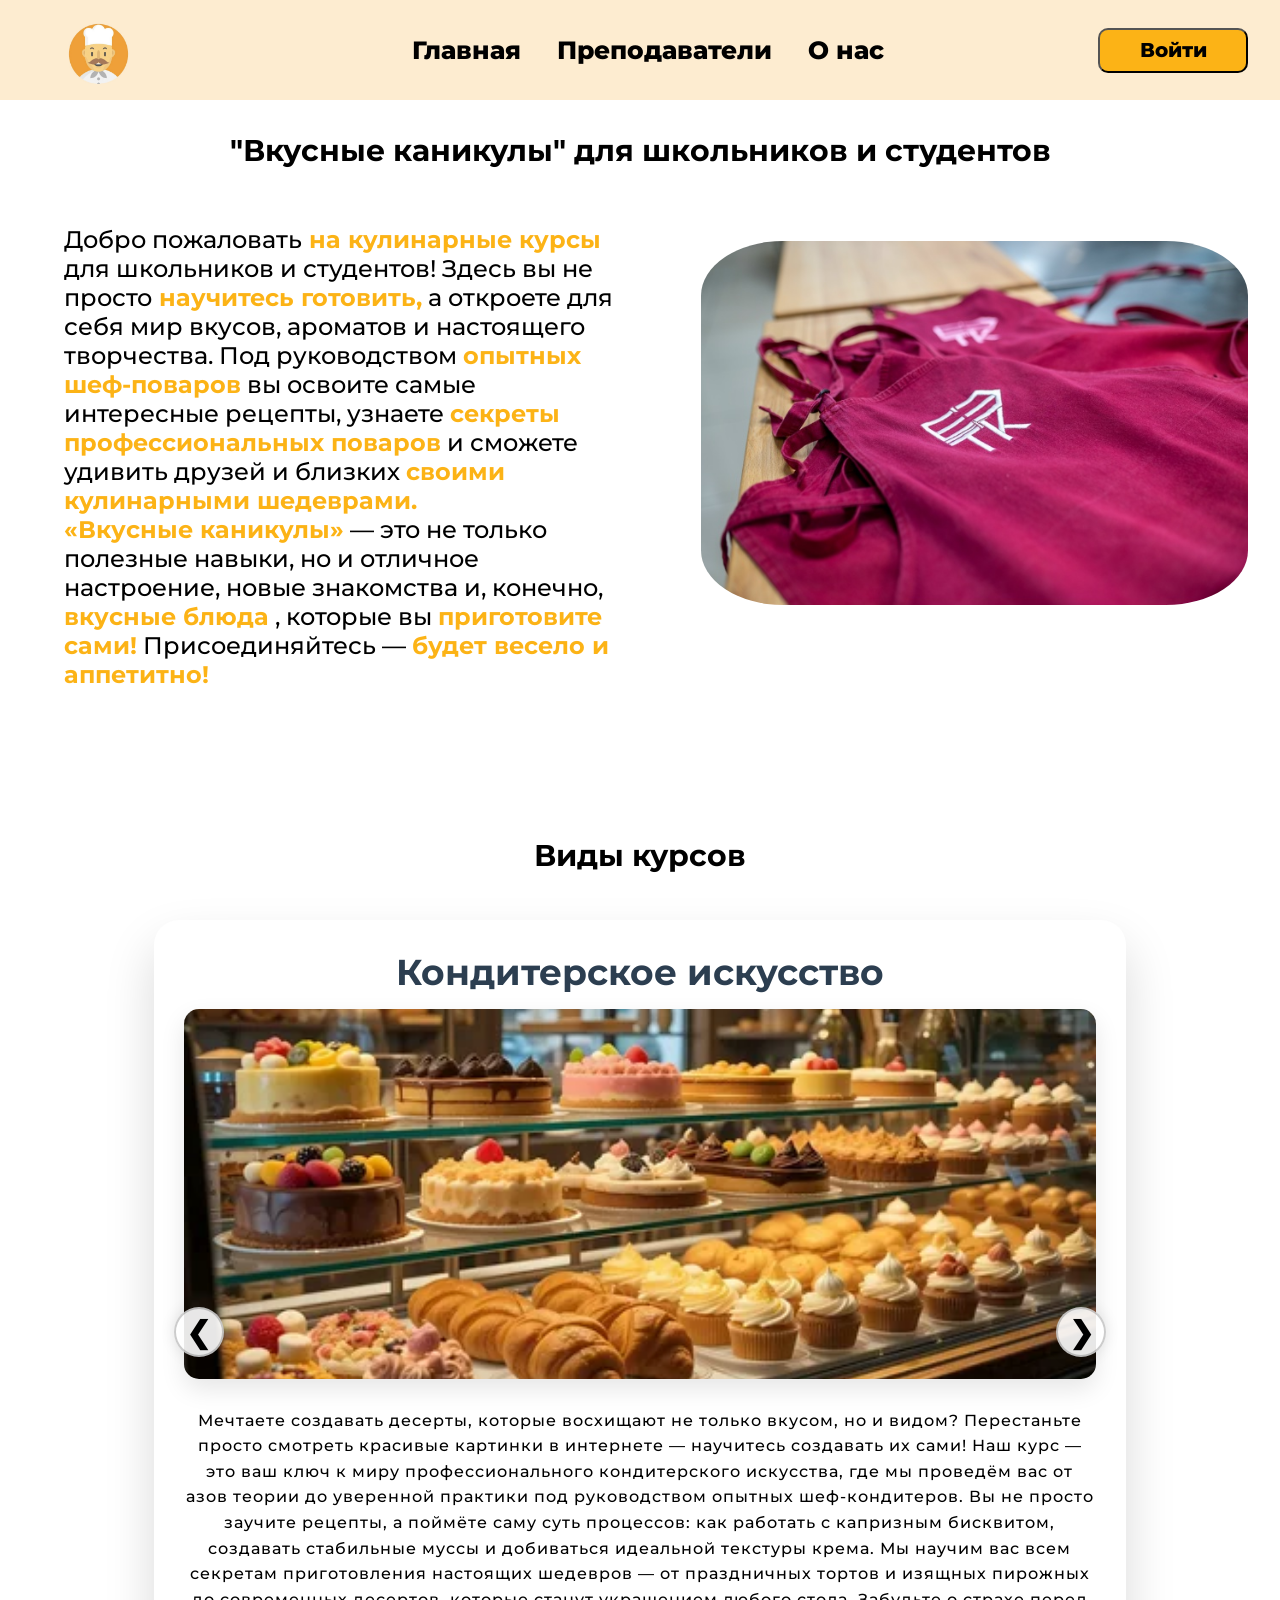
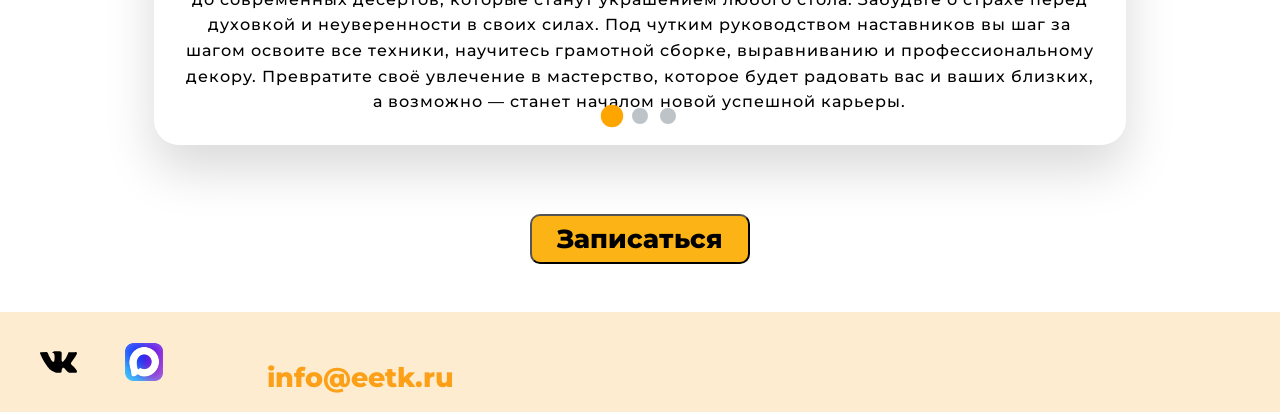
==== index.html @ 77c9df6d "Initial commit" ====
<!DOCTYPE html>
<html lang="ru">
<head>
    <meta charset="UTF-8">
    <meta name="viewport" content="width=device-width, initial-scale=1.0">
    <link rel="stylesheet" href="css/style.css">
    <link rel="stylesheet" href="css/form.css">
    <title>Робошкола</title>
    <script src="js/header-logic.js"></script>
    <script src="js/main.js"></script>
</head>
<body>
<div class="container">
    <header>
        <a href="./index.html" class="logo-a"><img src="img/logo.jpg" alt="logo" class="logo" id="#!"></a>
        <div class="menu">
            <ul class="nav">
                <a href="./index.html">
                    <li>Главная</li>
                </a>
                <a href="./teacher.html">
                    <li>Преподаватели</li>
                </a>
                <a href="./about.html">
                    <li>О нас</li>
                </a>
                <a id="accountLink" href="./account.html">
                    <li>Личный кабинет</li>
                </a>
                <a id="adminLink" href="./admin.html">
                    <li>Панель администратора</li>
                </a>
            </ul>
        </div>
        <div class="loginquit">
            <a id="loginButton" href="./login.html">
                <button type="submit" class="button">Войти</button>
            </a>
            <a id="quitButton" href="#!">
                <button type="submit" class="button">Выйти</button>
            </a>
        </div>
    </header>
    <main>
        <section class="kurs" id="kurs">
            <h1 class="kurs-prev">"Вкусные каникулы" для школьников и студентов</h1>
            <div class="kurs-info">
                <p class="kurs-text">Добро пожаловать<span class="orange"> на кулинарные курсы</span> для школьников и
                    студентов! Здесь вы не просто<span class="orange"> научитесь готовить,</span> а откроете для себя
                    мир вкусов, ароматов и настоящего творчества. Под руководством <span class="orange"> опытных шеф-поваров</span>
                    вы освоите самые интересные рецепты, узнаете <span
                            class="orange"> секреты профессиональных поваров</span> и сможете удивить друзей и близких
                    <span class="orange"> своими кулинарными шедеврами.</span> <br> <span class="orange">«Вкусные каникулы»</span>
                    — это не только полезные навыки, но и отличное настроение, новые знакомства и, конечно, <span
                            class="orange">вкусные блюда</span> , которые вы <span
                            class="orange"> приготовите сами!</span> Присоединяйтесь — <span class="orange">будет весело и аппетитно!</span>
                </p>
                <img src="img/mainer.jpg" alt="kurs" class="img-kurs">
            </div>
        </section>

        <h1 class="kurs-prev">Виды курсов</h1>
        <section class="slider-body">
            <div class="slider-container">
                <div class="slider">
                    <div class="slide active">
                        <h2>Кондитерское искусство</h2>
                        <img src="img/konditer.jpg" alt="Курс по кондитерству">
                        <p>Мечтаете создавать десерты, которые восхищают не только вкусом, но и видом? Перестаньте
                            просто смотреть красивые картинки в интернете — научитесь создавать их сами! Наш курс — это
                            ваш ключ к миру профессионального кондитерского искусства, где мы проведём вас от азов
                            теории до уверенной практики под руководством опытных шеф-кондитеров. Вы не просто заучите
                            рецепты, а поймёте саму суть процессов: как работать с капризным бисквитом, создавать
                            стабильные муссы и добиваться идеальной текстуры крема. Мы научим вас всем секретам
                            приготовления настоящих шедевров — от праздничных тортов и изящных пирожных до современных
                            десертов, которые станут украшением любого стола. Забудьте о страхе перед духовкой и
                            неуверенности в своих силах. Под чутким руководством наставников вы шаг за шагом освоите все
                            техники, научитесь грамотной сборке, выравниванию и профессиональному декору. Превратите
                            своё увлечение в мастерство, которое будет радовать вас и ваших близких, а возможно — станет
                            началом новой успешной карьеры.</p>
                    </div>

                    <div class="slide">
                        <h2>Современная выпечка</h2>
                        <img src="img/pe.webp" alt="Курс по выпечке">
                        <p>Устали от бабушкиных рецептов и хочется чего-то по-настоящему крутого и актуального? Хватит
                            мечтать о красивых десертах из соцсетей — пора научиться их готовить! Наш курс «Современная
                            выпечка» — это не про скучные пирожки, а про тренды, стиль и вкусы, которые взрывают
                            интернет. Мы научим тебя работать с самыми модными видами теста: от нежнейшего японского
                            бисквита «Кастелла» и хрустящих краффинов до идеальных чизкейков и воздушных макаронс. Ты
                            поймёшь, как добиться той самой текстуры и вкуса, за которыми раньше приходилось идти в
                            дорогую кофейню. Это твой шанс стать настоящим десертным трендсеттером! Забудь про готовые
                            смеси — мы покажем, как создавать авторские десерты, которые будут только у тебя. Ты сможешь
                            удивлять друзей на тусовках, готовить стильные подарки для родителей и собирать сотни лайков
                            в соцсетях своими кулинарными шедеврами. Преврати своё увлечение в модный навык, который
                            выделит тебя из толпы. Это отличный способ отдохнуть от учёбы, найти креативное хобби и,
                            возможно, даже начать свой собственный проект. Удивлять близких теперь можно не просто
                            пирогом, а настоящим произведением кондитерского искусства.</p>
                    </div>

                    <div class="slide">
                        <h2>Декор и оформление</h2>
                        <img src="img/dekor.jpg" alt="Курс по декору">
                        <p>Вы научитесь готовить и правильно использовать различные виды кремов — от нежных сливочных до
                            плотных масляных, освоите техники окрашивания, выравнивания тортов и создания классических
                            украшений, таких как цветы, бордюры и рельефные узоры. Отдельное внимание уделяется работе с
                            шоколадом: вы узнаете секреты темперирования, научитесь создавать изящные фигуры, ажурные
                            элементы, шоколадные вуали и эффектные подтёки, которые придают торту современный и стильный
                            вид. Работа с мастикой и сахарной пастой откроет для вас безграничные возможности для
                            творчества: вы сможете обтягивать торты, лепить объёмные фигурки, создавать реалистичные
                            цветы и сложные текстуры, превращая каждый десерт в произведение искусства. Курс сочетает в
                            себе теоретические знания и интенсивную практику под руководством опытного наставника. Вы не
                            только освоите технические приёмы, но и разовьёте чувство композиции, научитесь гармонично
                            сочетать цвета и реализовывать собственные творческие идеи. Этот курс станет отличной
                            основой для тех, кто хочет превратить увлечение в профессию, а также для всех, кто мечтает
                            радовать себя и близких уникальными и красивыми тортами для любого праздника.</p>
                    </div>


                    <button class="nav-button prev" onclick="prevSlide()">❮</button>
                    <button class="nav-button next" onclick="nextSlide()">❯</button>

                    <div class="indicators">
                        <span class="dot active" onclick="currentSlide(1)"></span>
                        <span class="dot" onclick="currentSlide(2)"></span>
                        <span class="dot" onclick="currentSlide(3)"></span>
                    </div>

                </div>
            </div>
        </section>
        <div class="button-types">
            <a href="./login.html">
                <button type="submit" class="button-type2">Записаться</button>
            </a>
        </div>

        <script>
            let slideIndex = 1;
            showSlides(slideIndex);

            function plusSlides(n) {
                showSlides(slideIndex += n);
            }

            function currentSlide(n) {
                showSlides(slideIndex = n);
            }

            function prevSlide() {
                plusSlides(-1);
            }

            function nextSlide() {
                plusSlides(1);
            }

            function showSlides(n) {
                const slides = document.querySelectorAll('.slide');
                const dots = document.querySelectorAll('.dot');

                if (n > slides.length) {
                    slideIndex = 1;
                }
                if (n < 1) {
                    slideIndex = slides.length;
                }

                slides.forEach((slide, i) => {
                    slide.style.display = (i === slideIndex - 1) ? 'block' : 'none';
                });

                dots.forEach((dot, i) => {
                    dot.classList.toggle('active', i === slideIndex - 1);
                });
            }
        </script>

    </main>
    <footer class="footer">
        <div class="footer-link">
            <ul class="app">
                <li><a href="#!"><img src="img/vkon.svg" alt="vk"></a></li>
                <li><a href="#!"><img src="img/max.jpg" alt="wapp" class="max"></a></li>
                <p class="fotter-p">info@eetk.ru</p>
            </ul>
        </div>
    </footer>


</div>
</body>
</html>
---- css/style.css ----
@import url('https://fonts.googleapis.com/css2?family=Montserrat:ital,wght@0,100..900;1,100..900&display=swap');


* {
    margin: 0;
    padding: 0;
    box-sizing: border-box;
    outline: 0;
    font-family: "Montserrat", sans-serif;
    user-select: none;
}

body {
    transition: all .3s;
    font-family: "Montserrat", sans-serif;
    width: 100%;
    min-width: 100%;
    max-width: 100%;
}

a {
    transition: all .3s;
    text-decoration: none;
}

a:hover {
    transition: all .3s;
}

.container {
    /* justify-content: space-between; */
    width: 100%;
}

header {
    z-index: 1000;
    position: fixed;
    display: flex;
    flex-wrap: nowrap;
    text-wrap: nowrap;
    justify-content: space-around;
    align-items: center;
    min-height: 100px;
    height: 100px;
    max-height: 100px;
    top: 0;
    margin: 0;
    border: none;
    padding: 1rem;
    font-size: 26px;
    background: #fdecd0;
    /* flex-direction: row; */
    width: 100%;
    /* background-color: rgb(255, 205, 176); */
}

.logo-a {
    width: 5%;
    /* padding: 25px 0px 10px 0px; */

}

.logo {
    width: 180%;
}

.menu {
    list-style: none;
    display: flex;
    justify-content: center;
    align-items: center;
    /* padding-top: 50px; */
}

.loginquit {
    width: 15%;
}

.menu {
    width: 80% !important;
    display: flex;
    flex-direction: row;
    justify-content: center;
    align-items: center;
}

.nav {
    width: 100%;
    display: flex;
    flex-direction: row;
    justify-content: center;
    align-items: center;
}

.nav a li {
    font-size: 25px;
}

button {
    transition: all .3s;
    width: 220px;
    height: 50px;
    font-size: 26px;
    border-radius: 10px;
    color: black;
    background: #fcb316;
    font-weight: 800;
    /* margin: 50px 50px 20px 70px; */
    cursor: pointer;
}

.orange {
    color: #fcb316;
    font-weight: 700;

}

.button-form {
    transition: all .3s;
    width: 100%;
    height: 50px;
    color: black;
    font-size: 20px;
    border-radius: 10px;;
    background: #fcb316;
    margin: 3rem auto;
    cursor: pointer;
    font-weight: 700;
}

.button-form:hover {
    transition: all .1s;
    border: 3px solid black;
    background-color: transparent;
    color: black;

}

.button-types {
    margin-top: 2rem;
    text-align: center;
    margin-bottom: 3rem;
}

button:hover {
    transition: all .1s;
    border: 3px solid black;
    color: black;
    background: rgb(255, 210, 88);

}

.logo {
    border-radius: 0;
    border: 3px;
}

.nav li {
    transition: all .3s;
    display: inline;
    padding: 30px 35px;
    padding-top: 40px;
    margin-top: 50px;
    color: black;
    font-weight: 800;
}

.nav li:hover {
    transition: all .3s;
    color: #fca017;

}

.nav li:active {
    transition: all .3s;
    color: black;
}

.nav a {
    text-decoration: none;
}

.header p {
    padding: 40px 0 10px 0;
    color: crimson;
    font-size: 27px;
    font-weight: 500;
}

.kurs {
    /* padding: 3rem; */
}

.kurs-prev {
    text-align: center;
    font-size: 35px;
    padding-bottom: 0.5rem;
}

.kurs-info {
    display: flex;
}

.img-kurs {
    width: 40%;
    height: 40%;
    border-radius: 15%;
    margin-top: 4rem;
    margin-bottom: 12.5rem;
    margin-left: 1.5rem;
}

.kurs-text {
    padding-right: 3rem;
    font-size: 2rem;
    font-weight: 500;
    padding-top: 5rem;
    padding-left: 2rem;
    width: 1000px;

}

section {

    padding: 2rem;
}

ul {
    line-height: 1.5;
}

ul.plus li {
    list-style: none;
    font-size: 20px;
    text-align: left;
}

ul.plus li::before {
    content: '✓';
    margin-left: .5rem;
    margin-right: .25rem;
}

main {

    margin-top: 100px;
}


label {
    margin-bottom: 1rem;

}

/* секция анкета */

.profile-blank-item input, select {
    font-size: 16px;
}

.profile-blank-item option {
    color: #455cc6;
    font-weight: 600;

}


.c-style {
    width: 16px;
    height: 16px;
    border: 1px solid #455cc6;
    position: absolute;
    border-radius: 5px;
    margin-left: -25px;
}

.check_box:checked + .c-style::before {
    content: "";
    width: 9px;
    height: 9px;
    border-radius: 50%;
    background-color: #455cc6;
    position: absolute;
    top: 50%;
    left: 50%;
    transform: translate(-50%, -50%);
}


.mySwiper {
    width: 70%;
    height: 800px;
    margin: 20px auto;
    border-radius: 15px;
    overflow: hidden;
}

.mySwiper .swiper-slide {
    display: flex;
    justify-content: center;
    height: 100%;
    align-items: center;
    background: #f0f0f0;
}

.mySwiper .swiper-slide img {
    width: 100%;
    height: 100%;
    object-fit: cover;
    object-position: center;
}


.review {
    display: flex;
    flex-direction: column;
    justify-content: center;
    align-items: center;
    width: 100%;
    padding: 2rem;
    min-height: 200px;
    height: auto;
}

.review-preview {
    text-align: center;
    font-size: 35px;
    font-weight: 700;
    margin-top: 2rem;
}

.review__statistics__inner {
    background: #fff;
    box-shadow: 0px 4px 18px rgba(88, 126, 236, 0.18);
    border-radius: 16px;
    margin: 0 0 80px 0;
    position: relative;
    z-index: 5;
    display: flex;
    justify-content: center;
    width: 1500px;
    align-items: center;
    text-align: center;
    padding: 28px 0px;
    margin-top: 2rem;
}

.review__item {
    flex: 0 1 33%;
    text-align: center;
}

.review__item-title {
    color: #fca017;
    font-size: 36px;
    font-weight: 700;
    letter-spacing: 3.4px;
    margin-bottom: 5px;
}

.review__item-text {
    color: #000;
    font-size: 20px;
    font-weight: 700;
    letter-spacing: 2px;
    text-transform: uppercase;
}

.footer {
    height: 100px;
    width: 100%;
    background-color: #fdecd0;
    padding: 1rem;
    position: relative !important;;


}

.teacher-footer {
    height: 100px;
    width: 100%;
    background-color: #fdecd0;
    padding: 1rem;

}

.footer2 {
    height: 100px;
    width: 100%;
    margin-top: 3rem;
    background-color: #fdecd0;
    position: relative;
    right: 0;
    bottom: 0;
}

.footer-login {
    height: 100px;
    width: 100%;
    margin-top: 3rem;
    background-color: #fdecd0;

    right: 0;
    bottom: 0;
    position: fixed;
}

.fotter-p {
    transition: all .3s;
    font-size: 27px;
    margin-top: 30px;
    margin-left: 5rem;
    font-weight: 800;
    color: #fca017;
}

.fotter-p:hover {
    transition: all .3s;
    color: black;
    cursor: pointer;
}

.app {
    display: flex;
    list-style: none;
    text-align: center;
    color: #fff;
}

.app p {
    text-align: right;
}

.app li {
    width: 3%;
    margin-top: 15px;
    margin-left: 1.5rem;
    margin-right: 1.5rem;
}

.max {
    width: 90%;
    border-radius: 20%;
}

.swiper-h {
    margin-top: 2rem;
    margin-bottom: 2rem;
    text-align: center;
    font-size: 28px;
}

.img-sw {
    width: 15%;
    margin-bottom: 2rem;
}

.swiper-preview {
    text-align: center;
    margin-top: 1rem;
    font-size: 35px;
}

.swiper-block {
    display: block;
}


.swiper-img {
    display: block;
}

.slider-body {
    display: flex;
    justify-content: center;
    align-items: center;
    min-height: 100vh;
    margin: 0;
}

.slider-container {
    width: 80%;
    max-width: 1200px;
    background: #ffffff;
    border-radius: 25px;
    box-shadow: 0 25px 50px rgba(0, 0, 0, 0.15);
    overflow: hidden;
}

.slider {
    position: relative;
}

.slide {
    display: none;
    padding: 40px;
    text-align: center;
    width: 1200px;

}


.slide h2 {
    font-size: 36px; /* Крупный заголовок */
    color: #2c3e50;
    margin-bottom: 15px;
}

.slide img {
    width: 750px;
    height: 370px;
    border-radius: 15px;
    margin-bottom: 25px;
    box-shadow: 0 10px 25px rgba(0, 0, 0, 0.1);
}

.slide p {
    font-size: 19px;
    color: black;
    line-height: 1.6;
    letter-spacing: 1px;
    font-weight: 500;
}

/* Навигация (кнопки) */
.nav-button {
    position: absolute;
    top: 50%;
    transform: translateY(-50%);
    background-color: rgba(255, 255, 255, 0.9);
    border: none;
    border-radius: 50%;
    width: 50px; /* Увеличенные кнопки */
    height: 50px;
    font-size: 30px;
    cursor: pointer;
    box-shadow: 0 8px 20px rgba(0, 0, 0, 0.2);
    transition: transform 5s ease-in-out;
    border: 2px solid rgba(0, 0, 0, 0.2); /* Тёмная рамка */
    box-shadow: 0 0 15px rgba(0, 0, 0, 0.1); /* Мягкая тень */
}

.nav-button:hover {
    background-color: #ecf0f1;
    transform: translateY(-50%) scale(1.1);
    box-shadow: 0 12px 30px rgba(0, 0, 0, 0.3);
}

.prev {
    left: 20px;
}

/* Сдвигаем за пределы блока */
.next {
    right: 20px;
}

/* Индикаторы */
.indicators {
    position: absolute;
    bottom: 5px;
    left: 50%;
    transform: translateX(-50%);
    display: flex;
    gap: 12px;
    margin-top: 1rem;
    margin-bottom: 1rem;
}

.dot {
    width: 16px;
    height: 16px;
    background-color: #bdc3c7;
    border-radius: 50%;
    cursor: pointer;
    transition: background-color 0.3s, transform 0.3s;
}

.dot.active {
    background-color: orange; 
    transform: scale(1.4);
}

@media (max-width: 768px) {
    .slider-container {
        width: 95%;
        max-width: none;
    }

    .slide h2 {
        font-size: 28px;
        margin-bottom: 20px;
    }

    .slide img {
        margin-bottom: 20px;
    }

    .slide p {
        font-size: 16px;
    }

    .nav-button {
        width: 48px;
        height: 48px;
        font-size: 24px;
        top: calc(50% - 24px);
    }

    .prev {
        left: -28px;
    }

    .next {
        right: -28px;
    }

    .dot {
        width: 12px;
        height: 12px;
    }

    .indicators {
        bottom: -30px;
        gap: 8px;
    }
}




/* teacher вкладка */


/* Секция преподавателей */
.teachers-section {
    max-width: 1200px;
    margin: 0 auto;
}

.teachers-section h2 {
    text-align: center;
    margin-bottom: 40px; /* Увеличили отступ после заголовка */
    font-size: 2.5rem; /* Крупный заголовок */
    color: #2c3e50; /* Насыщенный цвет */
}

/* Сетка карточек - стала адаптивнее */
.teachers-grid {
    display: grid;
    grid-template-columns: repeat(auto-fit, minmax(300px, 1fr)); /* Минимальная ширина карточки 300px */
    gap: 25px; /* Расстояние между карточками */
}

/* Стиль карточки преподавателя - ОСНОВНЫЕ ИЗМЕНЕНИЯ ЗДЕСЬ */
.teacher-card {
    background-color: #ffffff; /* Чистый белый фон */
    border-radius: 12px; /* Более плавные углы */
    box-shadow: 0 10px 25px rgba(0, 0, 0, 0.08); /* Мягкая тень для объема */
    padding: 35px; /* Увеличили внутренний отступ, чтобы было куда писать */
    text-align: center;
    cursor: pointer;
    transition: transform 0.3s ease, box-shadow 0.3s ease; /* Плавная анимация */
    display: flex; /* Включаем Flexbox для удобного расположения контента */
    flex-direction: column; /* Располагаем элементы вертикально */
    justify-content: space-between; /* Отступы распределяются равномерно */
    height: 100%; /* Карточка занимает всю высоту ячейки сетки */
}

.teacher-card:hover {
    transform: translateY(-8px); /* Поднимается выше при наведении */
    box-shadow: 0 15px 35px rgba(0, 0, 0, 0.12); /* Тень становится больше */
}

.teacher-card h3 {
    margin: 0 0 12px 0;
    font-size: 1.5rem;
    color: black;
}

.teacher-card p {
    margin: 8px 0;
    font-size: 1.2rem;
    color: black; /* Серый цвет для второстепенного текста (стаж) */
}

/* Добавим место для дополнительной информации (например, предмет или звание) */

/* Стили модального окна - тоже немного улучшим */
.modal {
    display: none;
    position: fixed;
    z-index: 1000;
    left: 0;
    top: 0;
    width: 100%;
    height: 100%;
    background-color: rgba(0, 0, 0, 0.6);
    justify-content: center;
    align-items: center;
}

.modal-content {
    background-color: #fff;
    padding: 45px 35px; /* Больше отступов в модалке для длинного текста */
    border-radius: 12px;
    width: 95%;
    max-width: 750px;
    position: relative;
}

.close-btn {
    position: absolute;
    top: 22px;
    right: 28px;
    font-size: 28px;
    cursor: pointer;

}

.img-modal {
    margin-bottom: 1.5rem;
    border-radius: 20%;
    height: 400px;
}

.modal-name-h {
    margin-bottom: 1rem;
    font-size: 25px;
    font-weight: 800;
}

.modal-name-p {
    font-size: 18px;
    font-weight: 700;
    line-height: 2rem;
    margin-bottom: 0.5rem;
}

.modal-name-prize {
    font-size: 18px;
    line-height: 2rem;
    letter-spacing: 0.8px;
}

.modal-name-education {
    margin-bottom: 0.5rem;
    font-size: 18px;
    line-height: 2rem;
    letter-spacing: 0.8px;
    font-weight: 600;
}


.order-row {
    cursor: pointer;
    transition: background 0.2s;
}

.order-row:hover {
    background-color: #f0f0f0; /* Подсветка при наведении */
}


#quitButton, #accountLink, #adminLink, .admin-only-content {
    display: none;
}


.user-info-bar {
    text-align: center;
    background: #f4f4f4;
    padding: 10px 20px;
    border-bottom: 1px solid #ddd;
    font-family: sans-serif;
    font-size: 14px;
    color: #333;
}
.user-info-bar b {
    color: #fca017;
}



/* АДАПТАЦИЯ */
/* ========== БУРГЕР-МЕНЮ ========== */
.burger {
    display: none;
    flex-direction: column;
    justify-content: space-between;
    width: 35px;
    height: 25px;
    cursor: pointer;
    z-index: 1001;
    position: relative;
}

.burger span {
    display: block;
    width: 100%;
    height: 3px;
    background-color: #000;
    border-radius: 3px;
    transition: all 0.3s ease;
}

.burger.active span:nth-child(1) {
    transform: translateY(11px) rotate(45deg);
}

.burger.active span:nth-child(2) {
    opacity: 0;
}

.burger.active span:nth-child(3) {
    transform: translateY(-11px) rotate(-45deg);
}


/* ГЛАВНАЯ */
/* ========== АДАПТАЦИЯ ДЛЯ НОУТБУКОВ (1025px - 1440px) ========== */
@media (max-width: 1440px) {
    header {
        padding: 1rem 2rem;
        justify-content: space-between;
    }
    .logo {
        width: 200%;
    }

    .nav li {
        padding: 30px 25px;
        font-size: 22px;
    }

    .loginquit .button {
        width: 180px;
        font-size: 22px;
    }

    .kurs-text {
        font-size: 1.8rem;
        padding-top: 3rem;
    }

    .img-kurs {
        width: 45%;
        height: auto;
    }

    .slide img {
        width: 100%;
        height: auto;
        max-height: 370px;
        object-fit: cover;
    }

    .slide {
        width: 100%;
        padding: 30px;
    }

    .slide p {
        font-size: 1rem;
    }
}

@media (max-width: 1280px) {
    .nav li {
        padding: 30px 18px;
        font-size: 20px;
    }

    .logo{
        width: 80%;
    }
    .kurs-text {
        font-size: 1.5rem;
    }

    .logo-a {
        width: 180px;
    }
    .kurs-prev {
        font-size: 30px;
    }

    .max{
        width: 100%;
    }
    .loginquit .button {
        width: 150px;
        font-size: 20px;
        height: 45px;
    }
}

/* ========== АДАПТАЦИЯ ДЛЯ ПЛАНШЕТОВ (769px - 1024px) ========== */
@media (max-width: 1024px) {
    .burger {
        display: flex;
    }

    header {
        justify-content: space-between;
        padding: 1rem 1.5rem;
        min-height: 80px;
        height: 80px;
    }

    .logo-a {
        width: 140px;
        z-index: 1001;
    }

    .logo {
        width: 100%;
    }

    .menu {
        position: fixed;
        top: 0;
        right: -100%;
        width: 70%;
        max-width: 400px;
        height: 100vh;
        background: #fdecd0;
        flex-direction: column;
        justify-content: flex-start;
        padding-top: 100px;
        transition: right 0.4s ease;
        z-index: 1000;
        box-shadow: -5px 0 15px rgba(0, 0, 0, 0.1);
    }
    

    .menu.active {
        right: 0;
    }

    .nav {
        flex-direction: column;
        width: 100%;
    }

    .nav a {
        width: 100%;
        text-align: center;
    }

    .nav li {
        display: block;
        padding: 20px;
        font-size: 22px;
        border-bottom: 1px solid rgba(0, 0, 0, 0.1);
    }

    .loginquit {
        width: auto;
        z-index: 1001;
    }

    .loginquit .button {
        width: 120px;
        font-size: 18px;
        height: 40px;
    }

    /* Контент */
    main {
        margin-top: 80px;
    }

    .kurs-info {
        flex-direction: column;
        align-items: center;
        text-align: center;
    }

    .kurs-text {
        width: 90%;
        padding: 1rem;
        font-size: 1.3rem;
        margin: 0 auto;
    }

    .img-kurs {
        width: 80%;
        margin: 1rem auto;
    }

    .slider-container {
        width: 95%;
    }

    .slide {
        padding: 20px;
    }

    .slide h2 {
        font-size: 28px;
    }

    .slide p {
        font-size: 0.95rem;
        line-height: 1.5;
    }

    .nav-button {
        width: 40px;
        height: 40px;
        font-size: 24px;
    }

    .prev {
        left: 5px;
    }

    .next {
        right: 5px;
    }

    .review__statistics__inner {
        width: 90%;
        flex-wrap: wrap;
        padding: 20px;
    }

    .review__item {
        flex: 0 1 100%;
        margin-bottom: 15px;
    }

    .footer .app {
        justify-content: center;
        flex-wrap: wrap;
    }

    .fotter-p {
        margin: 0 1rem;
        font-size: 22px;
    }

    .app li {
        width: auto;
        margin: 0.5rem;
    }
}

/* ========== АДАПТАЦИЯ ДЛЯ ТЕЛЕФОНОВ (320px - 768px) ========== */
@media (max-width: 768px) {
    header {
        padding: 0.8rem 1rem;
        min-height: 65px;
        height: 65px;
    }

    .logo-a {
        width: 100px;
    }

    .loginquit .button {
        width: 90px;
        font-size: 14px;
        height: 35px;
    }

    .burger {
        width: 30px;
        height: 22px;
    }

    .menu {
        width: 85%;
        max-width: 320px;
    }

    .nav li {
        padding: 15px;
        font-size: 18px;
    }

    main {
        margin-top: 65px;
    }

    .kurs-prev {
        font-size: 24px;
        padding: 0 1rem;
    }

    .kurs-text {
        font-size: 1rem;
        padding: 0.5rem;
        width: 95%;
    }

    .img-kurs {
        width: 95%;
    }

    .slider-container {
        width: 100%;
        border-radius: 15px;
    }

    .slide {
        padding: 15px;
    }

    .slide h2 {
        font-size: 22px;
        margin-bottom: 10px;
    }

    .slide p {
        font-size: 0.85rem;
        line-height: 1.4;
    }

    .nav-button {
        width: 32px;
        height: 32px;
        font-size: 18px;
    }

    .prev {
        left: 0px;
    }

    .next {
        right: 0px;
    }

    .indicators {
        bottom: -20px;
        gap: 8px;
    }

    .dot {
        width: 10px;
        height: 10px;
    }

    .button-types .button-type2 {
        width: 180px;
        font-size: 18px;
        height: 45px;
    }

    .review-preview {
        font-size: 24px;
        margin-top: 1rem;
    }

    .review__statistics__inner {
        width: 95%;
        margin: 1rem auto;
        padding: 15px;
    }

    .review__item-title {
        font-size: 28px;
    }

    .review__item-text {
        font-size: 14px;
    }

    .footer {
        height: auto;
        padding: 1rem;
    }

    .footer .app {
        flex-direction: column;
        align-items: center;
        gap: 10px;
    }

    .fotter-p {
        font-size: 16px;
        margin: 0;
        text-align: center;
    }

    .app li {
        margin: 0;
    }

    .app li img {
        width: 35px;
    }
}

/* ========== ДЛЯ ОЧЕНЬ МАЛЕНЬКИХ ТЕЛЕФОНОВ (до 480px) ========== */
@media (max-width: 480px) {
    .kurs-prev {
        font-size: 20px;
    }

    .kurs-text {
        font-size: 0.9rem;
    }

    .slide h2 {
        font-size: 18px;
    }

    .slide p {
        font-size: 0.75rem;
    }

    .nav-button {
        width: 28px;
        height: 28px;
        font-size: 14px;
    }

    .button-types .button-type2 {
        width: 150px;
        font-size: 16px;
        height: 40px;
    }

    .review__item-title {
        font-size: 24px;
    }

    .review__item-text {
        font-size: 12px;
    }
}

/* ========== БЛОКИРОВКА ПРОКРУТКИ ПРИ ОТКРЫТОМ МЕНЮ ========== */
body.menu-open {
    overflow: hidden;
}

/* О НАС */
/* ========== АДАПТАЦИЯ ДЛЯ НОУТБУКОВ (1025px - 1440px) ========== */
@media (max-width: 1440px) {
    header {
        padding: 1rem 2rem;
        justify-content: space-between;
    }

    .mySwiper{
        width: 100%;
    }
    .nav li {
        padding: 30px 25px;
        font-size: 22px;
    }

    .loginquit .button {
        width: 180px;
        font-size: 22px;
    }

    swiper-slide img {
        width: 70%;
        height: 550px;
    }

    .review__statistics__inner {
        width: 90%;
        max-width: 1200px;
    }

    .review__item-title {
        font-size: 32px;
    }

    .review__item-text {
        font-size: 18px;
    }
}

@media (max-width: 1280px) {
    .nav li {
        padding: 30px 18px;
        font-size: 20px;
    }

    .logo-a {
        width: 180px;
    }

    .loginquit .button {
        width: 150px;
        font-size: 20px;
        height: 45px;
    }

    swiper-slide img {
        height: 450px;
        width: 75%;
    }
}

/* ========== АДАПТАЦИЯ ДЛЯ ПЛАНШЕТОВ (769px - 1024px) ========== */
@media (max-width: 1024px) {
    /* Бургер-меню */
    .burger {
        display: flex;
    }

    header {
        justify-content: space-between;
        padding: 1rem 1.5rem;
        min-height: 80px;
        height: 80px;
    }

    .logo-a {
        width: 140px;
        z-index: 1001;
    }

    .logo {
        width: 100%;
    }

    .menu {
        position: fixed;
        top: 0;
        right: -100%;
        width: 70%;
        max-width: 400px;
        height: 100vh;
        background: #fdecd0;
        flex-direction: column;
        justify-content: flex-start;
        padding-top: 100px;
        transition: right 0.4s ease;
        z-index: 1000;
        box-shadow: -5px 0 15px rgba(0, 0, 0, 0.1);
    }

    .menu.active {
        right: 0;
    }

    .nav {
        flex-direction: column;
        width: 100%;
    }

    .nav a {
        width: 100%;
        text-align: center;
    }

    .nav li {
        display: block;
        padding: 20px;
        font-size: 22px;
        border-bottom: 1px solid rgba(0, 0, 0, 0.1);
    }

    .loginquit {
        width: auto;
        z-index: 1001;
    }

    .loginquit .button {
        width: 120px;
        font-size: 18px;
        height: 40px;
    }

    /* Основной контент about.html */
    main {
        margin-top: 80px;
    }

    .swiper-preview {
        font-size: 28px;
        margin-top: 0.5rem;
    }

    swiper-slide img {
        width: 85%;
        height: 380px;
        border-width: 3px;
    }

    .review {
        padding: 1rem;
    }

    .review-preview {
        font-size: 28px;
        margin-top: 1rem;
    }

    .review__statistics__inner {
        width: 95%;
        flex-wrap: wrap;
        padding: 20px 10px;
        margin: 1rem auto;
    }

    .review__item {
        flex: 0 1 50%;
        margin-bottom: 20px;
    }

    .review__item-title {
        font-size: 28px;
        letter-spacing: 2px;
    }

    .review__item-text {
        font-size: 16px;
        letter-spacing: 1px;
    }

    .swiper-h {
        font-size: 24px;
        margin: 1rem;
    }

    iframe {
        height: 400px;
        width: 95%;
    }
    .mySwiper {
        width: 100%;
        height: 500px;
    }

    /* Футер */
    
    .footer {
        height: auto;
        padding: 1rem;
    }

    .footer .app {
        flex-direction: column;
        align-items: center;
        gap: 10px;
    }

    .fotter-p {
        font-size: 16px;
        margin: 0;
        text-align: center;
    }

    .app li {
        margin: 0;
    }

    .app li img {
        width: 35px;
    }
}

/* ========== АДАПТАЦИЯ ДЛЯ ТЕЛЕФОНОВ (320px - 768px) ========== */
@media (max-width: 768px) {
    header {
        padding: 0.8rem 1rem;
        min-height: 65px;
        height: 65px;
    }

    .logo-a {
        width: 100px;
    }

    .loginquit .button {
        width: 90px;
        font-size: 14px;
        height: 35px;
    }

    .burger {
        width: 30px;
        height: 22px;
    }

    .burger.active span:nth-child(1) {
        transform: translateY(9px) rotate(45deg);
    }

    .burger.active span:nth-child(3) {
        transform: translateY(-9px) rotate(-45deg);
    }

    .menu {
        width: 85%;
        max-width: 320px;
        padding-top: 80px;
    }

    .nav li {
        padding: 15px;
        font-size: 18px;
    }

    main {
        margin-top: 65px;
    }

    .swiper-preview {
        font-size: 24px;
    }

    swiper-slide img {
        width: 95%;
        height: 250px;
        border-width: 3px;
        margin-top: 1rem;
        margin-bottom: 1rem;
    }

    .review {
        padding: 0.5rem;
    }

    .review-preview {
        font-size: 24px;
    }

    .review__statistics__inner {
        width: 100%;
        padding: 15px 5px;
    }

    .review__item {
        flex: 0 1 100%;
        margin-bottom: 15px;
    }

    .review__item-title {
        font-size: 24px;
        letter-spacing: 1px;
    }

    .review__item-text {
        font-size: 14px;
        letter-spacing: 0.5px;
    }

    .swiper-h {
        font-size: 20px;
        margin: 0.5rem;
    }

    iframe {
        height: 300px;
        width: 95%;
        margin: 0 auto;
        display: block;
    }

    .footer {
        height: auto;
        padding: 1rem;
    }

    .footer .app {
        flex-direction: column;
        align-items: center;
        gap: 10px;
    }

    .fotter-p {
        font-size: 16px;
        margin: 0;
        text-align: center;
    }

    .app li {
        margin: 0;
    }

    .app li img {
        width: 35px;
    }
}

/* ========== ДЛЯ ОЧЕНЬ МАЛЕНЬКИХ ТЕЛЕФОНОВ (до 480px) ========== */
@media (max-width: 480px) {
    .swiper-preview {
        font-size: 20px;
    }

    swiper-slide img {
        height: 200px;
        border-radius: 12px;
    }

    .review-preview {
        font-size: 20px;
    }

    .review__item-title {
        font-size: 20px;
    }

    .review__item-text {
        font-size: 12px;
    }

    .swiper-h {
        font-size: 18px;
    }

    iframe {
        height: 250px;
    }

    .fotter-p {
        font-size: 14px;
    }
}

/* ========== ДЛЯ ТЕЛЕФОНОВ В ЛАНДШАФТНОЙ ОРИЕНТАЦИИ ========== */
@media (max-width: 900px) and (orientation: landscape) {
    header {
        min-height: 60px;
        height: 60px;
    }

    main {
        margin-top: 60px;
    }

    .menu {
        padding-top: 70px;
    }

    .nav li {
        padding: 10px;
        font-size: 16px;
    }

    swiper-slide img {
        height: 180px;
    }

    .review__statistics__inner {
        padding: 10px;
    }

    .review__item {
        margin-bottom: 8px;
    }
}

/* ========== БЛОКИРОВКА ПРОКРУТКИ ПРИ ОТКРЫТОМ МЕНЮ ========== */
body.menu-open {
    overflow: hidden;
}




/* СТРАНИЦА ПРЕПОДАВАТЕЛИ */
/* ========== АДАПТАЦИЯ ДЛЯ НОУТБУКОВ (1025px - 1440px) ========== */
@media (max-width: 1440px) {
    header {
        padding: 1rem 2rem;
        justify-content: space-between;
    }

    .nav li {
        padding: 30px 25px;
        font-size: 22px;
    }

    .loginquit .button {
        width: 180px;
        font-size: 22px;
    }

    /* Секция преподавателей */
    .teachers-section {
        max-width: 95%;
        padding: 0 1rem;
    }

    .teachers-section h2 {
        font-size: 2.2rem;
        margin-bottom: 30px;
    }

    .teachers-grid {
        gap: 20px;
        grid-template-columns: repeat(auto-fit, minmax(280px, 1fr));
    }

    .teacher-card {
        padding: 25px;
    }

    .teacher-card h3 {
        font-size: 1.3rem;
    }

    .teacher-card p {
        font-size: 1rem;
    }

    .img-modal {
        height: 280px;
        width: 100%;
        object-fit: cover;
    }
}

@media (max-width: 1280px) {
    .nav li {
        padding: 30px 18px;
        font-size: 20px;
    }

    .logo-a {
        width: 180px;
    }

    .loginquit .button {
        width: 150px;
        font-size: 20px;
        height: 45px;
    }

    .teachers-grid {
        grid-template-columns: repeat(auto-fit, minmax(260px, 1fr));
    }

    .teacher-card {
        padding: 20px;
    }

    .img-modal {
        height: 250px;
    }
}

/* ========== АДАПТАЦИЯ ДЛЯ ПЛАНШЕТОВ (769px - 1024px) ========== */
@media (max-width: 1024px) {
    /* Бургер-меню */
    .burger {
        display: flex;
    }

    header {
        justify-content: space-between;
        padding: 1rem 1.5rem;
        min-height: 80px;
        height: 80px;
    }

    .logo-a {
        width: 140px;
        z-index: 1001;
    }

    .logo {
        width: 100%;
    }

    .menu {
        position: fixed;
        top: 0;
        right: -100%;
        width: 70%;
        max-width: 400px;
        height: 100vh;
        background: #fdecd0;
        flex-direction: column;
        justify-content: flex-start;
        padding-top: 100px;
        transition: right 0.4s ease;
        z-index: 1000;
        box-shadow: -5px 0 15px rgba(0, 0, 0, 0.1);
    }

    .menu.active {
        right: 0;
    }

    .nav {
        flex-direction: column;
        width: 100%;
    }

    .nav a {
        width: 100%;
        text-align: center;
    }

    .nav li {
        display: block;
        padding: 20px;
        font-size: 22px;
        border-bottom: 1px solid rgba(0, 0, 0, 0.1);
    }

    .loginquit {
        width: auto;
        z-index: 1001;
    }

    .loginquit .button {
        width: 120px;
        font-size: 18px;
        height: 40px;
    }

    /* Основной контент teacher.html */
    main {
        margin-top: 80px;
    }

    .teachers-section {
        max-width: 100%;
        padding: 0 1.5rem;
    }

    .teachers-section h2 {
        font-size: 2rem;
        margin-bottom: 25px;
    }

    .teachers-grid {
        grid-template-columns: repeat(2, 1fr);
        gap: 20px;
    }

    .teacher-card {
        padding: 20px;
    }

    .teacher-card h3 {
        font-size: 1.2rem;
    }

    .teacher-card p {
        font-size: 0.95rem;
    }

    .img-modal {
        height: 220px;
        margin-bottom: 1rem;
    }

    /* Модальное окно */
    .modal-content {
        padding: 35px 25px;
        max-width: 90%;
        max-height: 80vh;
        overflow-y: auto;
    }

    .modal-name-h {
        font-size: 22px;
    }

    .modal-name-p,
    .modal-name-education,
    .modal-name-prize {
        font-size: 16px;
        line-height: 1.5rem;
    }

    .close-btn {
        top: 15px;
        right: 20px;
        font-size: 24px;
    }

    /* Футер */
    .teacher-footer .app {
        justify-content: center;
        flex-wrap: wrap;
    }

    .fotter-p {
        margin: 0 1rem;
        font-size: 22px;
    }

    .app li {
        width: auto;
        margin: 0.5rem;
    }
}

/* ========== АДАПТАЦИЯ ДЛЯ ТЕЛЕФОНОВ (320px - 768px) ========== */
@media (max-width: 768px) {
    header {
        padding: 0.8rem 1rem;
        min-height: 65px;
        height: 65px;
    }

    .logo-a {
        width: 100px;
    }

    .loginquit .button {
        width: 90px;
        font-size: 14px;
        height: 35px;
    }

    .burger {
        width: 30px;
        height: 22px;
    }

    .burger.active span:nth-child(1) {
        transform: translateY(9px) rotate(45deg);
    }

    .burger.active span:nth-child(3) {
        transform: translateY(-9px) rotate(-45deg);
    }

    .menu {
        width: 85%;
        max-width: 320px;
        padding-top: 80px;
    }

    .nav li {
        padding: 15px;
        font-size: 18px;
    }

    main {
        margin-top: 65px;
    }

    .teachers-section {
        padding: 0 1rem;
    }

    .teachers-section h2 {
        font-size: 1.6rem;
        margin-bottom: 20px;
    }

    
    .teachers-grid {
        grid-template-columns: repeat(3, 1fr);
    }


    .teacher-card {
        padding: 16px;
        display: flex;
        flex-direction: row;
        align-items: center;
        text-align: left;
        gap: 15px;
    }

    .teacher-card h3 {
        font-size: 1rem;
        margin-bottom: 5px;
    }

    .teacher-card p {
        font-size: 0.85rem;
        margin: 5px 0;
    }

    .img-modal {
        height: 80px;
        width: 80px;
        border-radius: 50%;
        margin-bottom: 0;
        object-fit: cover;
    }

    /* Модальное окно на телефонах */
    .modal-content {
        padding: 25px 20px;
        max-width: 95%;
        max-height: 85vh;
    }

    .modal-name-h {
        font-size: 18px;
        margin-bottom: 0.5rem;
    }

    .modal-name-p,
    .modal-name-education,
    .modal-name-prize {
        font-size: 14px;
        line-height: 1.4rem;
    }

    .close-btn {
        top: 12px;
        right: 16px;
        font-size: 22px;
    }

    .teacher-footer {
        height: auto;
        padding: 1rem;
    }

    .teacher-footer .app {
        flex-direction: column;
        align-items: center;
        gap: 10px;
    }

    .fotter-p {
        font-size: 16px;
        margin: 0;
        text-align: center;
    }

    .app li {
        margin: 0;
    }

    .app li img {
        width: 35px;
    }
}

/* ========== ДЛЯ ОЧЕНЬ МАЛЕНЬКИХ ТЕЛЕФОНОВ (до 480px) ========== */
@media (max-width: 480px) {
    .teachers-grid {
        grid-template-columns: repeat(3, 1fr);
    }

    .teachers-section h2 {
        font-size: 1.3rem;
    }

    .teacher-card {
        padding: 12px;
        gap: 12px;
    }

    .img-modal {
        height: 65px;
        width: 65px;
    }

    .teacher-card h3 {
        font-size: 0.9rem;
    }

    .teacher-card p {
        font-size: 0.75rem;
    }

    .modal-name-h {
        font-size: 16px;
    }

    .modal-name-p,
    .modal-name-education,
    .modal-name-prize {
        font-size: 12px;
        line-height: 1.3rem;
    }

    .modal-content {
        padding: 20px 15px;
    }
}

/* ========== ДЛЯ ТЕЛЕФОНОВ В ЛАНДШАФТНОЙ ОРИЕНТАЦИИ ========== */
@media (max-width: 900px) and (orientation: landscape) {
    header {
        min-height: 60px;
        height: 60px;
    }

    main {
        margin-top: 60px;
    }

    .menu {
        padding-top: 70px;
    }

    .nav li {
        padding: 10px;
        font-size: 16px;
    }

    .teachers-grid {
        grid-template-columns: repeat(2, 1fr);
    }

    .teacher-card {
        flex-direction: column;
        text-align: center;
    }

    .img-modal {
        height: 120px;
        width: 120px;
        border-radius: 50%;
    }

    .modal-content {
        max-height: 90vh;
    }
}

/* ========== ДЛЯ ПЛАНШЕТОВ В ЛАНДШАФТНОЙ ОРИЕНТАЦИИ (768px - 1024px) ========== */
@media (min-width: 768px) and (max-width: 1024px) and (orientation: landscape) {
    .teachers-grid {
        grid-template-columns: repeat(3, 1fr);
    }

    .teacher-card {
        padding: 15px;
    }

    .img-modal {
        height: 180px;
    }

    .teacher-card h3 {
        font-size: 1rem;
    }
}

/* ========== БЛОКИРОВКА ПРОКРУТКИ ПРИ ОТКРЫТОМ МЕНЮ ========== */
body.menu-open {
    overflow: hidden;
}

/* ========== ПРАВКИ ДЛЯ СТАРЫХ МЕДИА-ЗАПРОСОВ (чтобы не конфликтовали) ========== */
@media (max-width: 664px) {
    html {
        width: 100%;
        overflow-x: hidden;
    }
    
    body {
        overflow-x: hidden;
    }
    
    .container {
        overflow-x: hidden;
    }
}

/* ========== ДОПОЛНИТЕЛЬНЫЕ ПРАВКИ ДЛЯ КАРТОЧЕК ПРЕПОДАВАТЕЛЕЙ ========== */
@media (max-width: 1176px) {
    .teachers-grid {
        grid-template-columns: repeat(auto-fit, minmax(280px, 1fr));
    }
}

@media (max-width: 900px) {
    .teachers-grid {
        grid-template-columns: repeat(2, 1fr);
    }
}

@media (max-width: 768px) {
    .teachers-grid {
        grid-template-columns: 1fr;
    }
    
    /* Альтернативный стиль карточек на телефонах */
    .teacher-card {
        flex-direction: row;
        align-items: center;
        text-align: left;
        gap: 15px;
    }
    
    .img-modal {
        width: 70px;
        height: 70px;
        border-radius: 50%;
        margin-bottom: 0;
    }
    
    .teacher-card h3 {
        font-size: 1rem;
        margin-bottom: 5px;
    }
    
    .teacher-card p {
        font-size: 0.85rem;
    }
}
---- css/form.css ----
body {
    display: flex;
    flex-direction: column;
    justify-content: center;
    align-items: center;
    gap: 0;
    width: 100%;
    height: auto;
}
.form2 {
    display: flex;
    flex-direction: column;
    justify-content: space-between;
    align-items: center;
    width: 45%;
    min-height: 400px;
    height: auto;
    padding: 1rem;
    margin: 0 auto;
    background-color: white;
    border: 10px solid #fca017;
    color: black;
    border-radius: 10px;
    font-weight: 700;
    margin-bottom: 10rem;
}

.form-inputs {
    width: 100%;
    display: flex;
    flex-direction: column;
    justify-content: center;
    align-items: start;
    gap: 1rem;
    color: black;
}

input, select {
    transition: all .3s;
    width: 100%;
    height: auto;
    min-height: 30px;
    font-size: 16px;
    border: none;
    background-color: #fdecd0;
    border: 4px solid #fca017;
    padding: 1rem;
    margin: 0;
    color: black;
    border-radius: 10px;
}

::-webkit-input-placeholder {
    color: black;
}
input:focus {
    transition: all .3s;
    border: 4px solid black;
}


.form-link {
    color: black;
}

.kurs-prev2 {
    text-align: center;
    font-size: 35px;
    padding-bottom: 0.5rem;
    margin-top: 125px;
    margin-bottom: 2rem;
}
.form-a {
    color: #fca017;
}
.kurs-h2 {
    color: black;
    font-size: 26px;
    text-align: center;
    margin-bottom: 2rem;
    margin-top: 2rem;
    padding-top: 2rem;
}
.add {
    min-height: 500px;
    height: auto;
}
.add h2, .add2 h2 {
    color: black;
    font-weight: 600;
    margin-bottom: 1rem;
}
option {
    font-weight: 700;
    font-size: 16px;
}
select {
    font-weight: 700;
    font-size: 16px;
}
input {
    font-weight: 700;
    font-size: 16px;
}
.add2 {
    display: flex;
    flex-direction: column;
    justify-content: start;
    align-items: center;
    gap: 1rem;
    margin-bottom: 5rem;
    min-height: 600px;
    height: auto;
    background: #fdecd0 ;
    width: 100%;

}



thead, tbody {
    border: 4px solid #455cc6;
}

thead td {
    font-weight: 600;
    color: black;
    font-size: 18px;
    border-bottom: 4px solid #fca017;
}

td {
    padding: 1rem;
    font-weight: 600;
    color: black;
    text-align: left;
}
/* .table-kurs {
    text-align: center;
    margin-top: 2rem;
    font-weight: 600;
    color: #1a2866;
    font-size: 18px;
    display: flex;
    flex-direction: column;
    justify-content: center;
    align-items: center;
    gap: 1rem;
    width: 100%;
} */

#myOrdersInner,
#ordersInner,
#clientsInner {
    width: 100%;    
}

.in-process {
    color: #1a2866;
}


.success {
    color: rgb(57, 191, 102);
}

.rejected {
    color: rgb(251, 107, 107);
}



/* АДАПТАЦИЯ ДЛЯ РЕГИСТРАЦИИ */
/* ========== АДАПТАЦИЯ ДЛЯ НОУТБУКОВ (1025px - 1440px) ========== */
@media (max-width: 1440px) {
    .form2 {
        width: 50%;
        margin-bottom: 8rem;
        padding: 1.5rem;
    }
    
    .kurs-prev2 {
        font-size: 32px;
        margin-top: 115px;
    }
    
    .form-inputs {
        gap: 0.9rem;
    }
    
    input, select {
        padding: 0.9rem;
        font-size: 15px;
    }
}

@media (max-width: 1280px) {
    .form2 {
        width: 55%;
    }
    
    .kurs-prev2 {
        font-size: 30px;
        margin-top: 110px;
    }
    
    .form-inputs {
        gap: 0.8rem;
    }
    
    input, select {
        padding: 0.8rem;
        font-size: 14px;
    }
    
    .button-form {
        height: 48px;
        font-size: 18px;
    }
}

/* ========== АДАПТАЦИЯ ДЛЯ ПЛАНШЕТОВ (769px - 1024px) ========== */
@media (max-width: 1024px) {
    /* Форма регистрации */
    .form2 {
        width: 70%;
        margin-bottom: 6rem;
        padding: 1.8rem;
        border-width: 8px;
        border-radius: 15px;
    }
    
    .kurs-prev2 {
        font-size: 30px;
        margin-top: 100px;
        margin-bottom: 1.8rem;
    }
    
    .form-inputs {
        gap: 1rem;
    }
    
    .form-inputs label {
        font-size: 16px;
        font-weight: 600;
    }
    
    input, select {
        padding: 0.85rem;
        font-size: 15px;
        border-width: 3px;
        border-radius: 12px;
    }
    
    input::placeholder {
        font-size: 14px;
    }
    
    .button-form {
        width: 100%;
        height: 50px;
        font-size: 18px;
        margin: 2rem auto;
        border-radius: 12px;
    }
    
    .form-link {
        font-size: 14px;
    }
    
    /* Футер */
    .footer2 {
        margin-top: 2rem;
        height: auto;
        padding: 1rem;
    }
    
    .footer2 .app {
        justify-content: center;
        flex-wrap: wrap;
    }
    
    .footer2 .fotter-p {
        margin: 0 1rem;
        font-size: 20px;
    }
    
    .footer2 .app li {
        width: auto;
        margin: 0.5rem;
    }
}

/* ========== АДАПТАЦИЯ ДЛЯ ТЕЛЕФОНОВ (576px - 768px) ========== */
@media (max-width: 768px) {
    /* Заголовок */
    .kurs-prev2 {
        font-size: 26px;
        margin-top: 85px;
        margin-bottom: 1.5rem;
        padding: 0 1rem;
    }
    
    /* Форма регистрации */
    .form2 {
        width: 88%;
        margin-bottom: 4rem;
        padding: 1.3rem;
        border-width: 6px;
        border-radius: 15px;
    }
    
    .form-inputs {
        gap: 0.8rem;
    }
    
    .form-inputs label {
        font-size: 14px;
        font-weight: 600;
    }
    
    input, select {
        padding: 0.7rem;
        font-size: 14px;
        border-width: 3px;
        border-radius: 10px;
    }
    
    input::placeholder, select::placeholder {
        font-size: 12px;
        color: #888;
    }
    
    .button-form {
        width: 100%;
        height: 45px;
        font-size: 16px;
        margin: 1.5rem auto;
        border-radius: 10px;
    }
    
    .form-link {
        font-size: 13px;
        text-align: center;
    }
    
    .form-a {
        display: inline-block;
        margin-left: 5px;
    }
    
    /* Футер */
    .footer2 {
        margin-top: 2rem;
        padding: 1rem;
        height: auto;
    }
    
    .footer2 .app {
        flex-direction: column;
        align-items: center;
        gap: 10px;
    }
    
    .footer2 .fotter-p {
        font-size: 16px;
        margin: 0;
        text-align: center;
    }
    
    .footer2 .app li {
        margin: 0;
    }
    
    .footer2 .app li img {
        width: 35px;
    }
}

/* ========== ДЛЯ МАЛЕНЬКИХ ТЕЛЕФОНОВ (480px - 576px) ========== */
@media (max-width: 576px) {
    .kurs-prev2 {
        font-size: 24px;
        margin-top: 80px;
    }
    
    .form2 {
        width: 92%;
        padding: 1.2rem;
        border-width: 5px;
        margin-bottom: 3rem;
    }
    
    .form-inputs {
        gap: 0.7rem;
    }
    
    .form-inputs label {
        font-size: 13px;
    }
    
    input, select {
        padding: 0.65rem;
        font-size: 13px;
    }
    
    .button-form {
        height: 42px;
        font-size: 15px;
        margin: 1.3rem auto;
    }
    
    .form-link {
        font-size: 12px;
    }
}

/* ========== ДЛЯ ОЧЕНЬ МАЛЕНЬКИХ ТЕЛЕФОНОВ (до 480px) ========== */
@media (max-width: 480px) {
    .kurs-prev2 {
        font-size: 22px;
        margin-top: 75px;
    }
    
    .form2 {
        width: 95%;
        padding: 1rem;
        border-width: 4px;
        margin-bottom: 2.5rem;
    }
    
    .form-inputs {
        gap: 0.6rem;
    }
    
    .form-inputs label {
        font-size: 12px;
    }
    
    input, select {
        padding: 0.55rem;
        font-size: 12px;
        border-width: 2px;
    }
    
    input::placeholder {
        font-size: 11px;
    }
    
    .button-form {
        height: 40px;
        font-size: 14px;
        margin: 1.2rem auto;
    }
    
    .form-link {
        font-size: 11px;
    }
}

/* ========== ДЛЯ ОЧЕНЬ МАЛЕНЬКИХ ТЕЛЕФОНОВ (до 380px) ========== */
@media (max-width: 380px) {
    .kurs-prev2 {
        font-size: 20px;
        margin-top: 70px;
    }
    
    .form2 {
        width: 97%;
        padding: 0.9rem;
        border-width: 4px;
    }
    
    .form-inputs {
        gap: 0.5rem;
    }
    
    .form-inputs label {
        font-size: 11px;
    }
    
    input, select {
        padding: 0.5rem;
        font-size: 11px;
    }
    
    .button-form {
        height: 38px;
        font-size: 13px;
        margin: 1rem auto;
    }
    
    .form-link {
        font-size: 10px;
    }
}

/* ========== ДЛЯ ТЕЛЕФОНОВ В ЛАНДШАФТНОЙ ОРИЕНТАЦИИ ========== */
@media (max-width: 900px) and (orientation: landscape) {
    .kurs-prev2 {
        margin-top: 70px;
        font-size: 24px;
        margin-bottom: 1rem;
    }
    
    .form2 {
        width: 75%;
        margin-bottom: 2rem;
        padding: 1rem;
    }
    
    .form-inputs {
        gap: 0.5rem;
    }
    
    input, select {
        padding: 0.5rem;
    }
    
    .button-form {
        margin: 1rem auto;
        height: 40px;
    }
    
    .footer2 {
        margin-top: 1rem;
        position: relative;
    }
}

/* ========== ДЛЯ ПЛАНШЕТОВ В ЛАНДШАФТНОЙ ОРИЕНТАЦИИ ========== */
@media (min-width: 768px) and (max-width: 1024px) and (orientation: landscape) {
    .form2 {
        width: 60%;
        margin-bottom: 4rem;
    }
    
    .kurs-prev2 {
        margin-top: 90px;
    }
    
    .form-inputs {
        gap: 0.8rem;
    }
    
    input, select {
        padding: 0.7rem;
    }
}



/* ========== АНИМАЦИИ И УЛУЧШЕНИЯ ДЛЯ ФОРМЫ ========== */
.form2 {
    transition: all 0.3s ease;
    box-shadow: 0 5px 20px rgba(0, 0, 0, 0.1);
}

.form2:hover {
    box-shadow: 0 8px 30px rgba(0, 0, 0, 0.15);
    transform: translateY(-2px);
}

input, select {
    transition: all 0.3s ease;
}

input:focus, select:focus {
    transform: scale(1.01);
    border-color: #000 !important;
    background-color: #fff;
}

.button-form {
    transition: all 0.3s ease;
    cursor: pointer;
}

.button-form:hover {
    transform: translateY(-2px);
    box-shadow: 0 4px 12px rgba(0, 0, 0, 0.15);
}

.button-form:active {
    transform: translateY(0);
}

/* Стили для меток полей ввода */
.form-inputs label {
    display: block;
    margin-bottom: 0.3rem;
    font-weight: 600;
}

/* Убираем стандартные стрелки у number input */
input[type="number"] {
    -moz-appearance: textfield;
}

input[type="number"]::-webkit-inner-spin-button,
input[type="number"]::-webkit-outer-spin-button {
    -webkit-appearance: none;
    margin: 0;
}

/* Стили для ссылки регистрации */
.form-a {
    color: #fca017;
    text-decoration: none;
    font-weight: 700;
    transition: all 0.3s ease;
}

.form-a:hover {
    color: #e09100;
    text-decoration: underline;
}

/* ========== ПРАВКИ ДЛЯ ФУТЕРА ========== */
.footer2 .app {
    display: flex;
    list-style: none;
    text-align: center;
    color: #fff;
}

.footer2 .app p {
    text-align: right;
}

.footer2 .app li {
    width: 3%;
    margin-top: 15px;
    margin-left: 1.5rem;
    margin-right: 1.5rem;
}

@media (max-width: 1024px) {
    .footer2 .app li {
        width: auto;
    }
}

@media (max-width: 768px) {
    .footer2 .app li {
        width: auto;
        margin: 0.5rem;
    }
    
    .footer2 .app p {
        text-align: center;
    }
}




/* ========== СТРАНИЦА АВТОРИЗАЦИИ (login.html) - СПЕЦИАЛЬНЫЕ СТИЛИ ========== */

/* Стили для формы авторизации */
#login-form {
    min-height: 350px;
}

#login-form .form-inputs {
    gap: 1.2rem;
}

#login-form input {
    transition: all 0.3s ease;
}

#login-form input:focus {
    transform: scale(1.01);
    border-color: #000 !important;
    background-color: #fff;
}

/* Стили для ссылки регистрации */
#login-form .form-a {
    color: #fca017;
    text-decoration: none;
    font-weight: 700;
    transition: all 0.3s ease;
}

#login-form .form-a:hover {
    color: #e09100;
    text-decoration: underline;
}

#login-form p {
    text-align: center;
    font-size: 15px;
    font-weight: 500;
}

/* ========== АДАПТАЦИЯ ДЛЯ НОУТБУКОВ (1025px - 1440px) ========== */
@media (max-width: 1440px) {
    #login-form {
        width: 40%;
        margin-bottom: 8rem;
        padding: 1.8rem;
    }
    
    .kurs-prev2 {
        font-size: 32px;
        margin-top: 115px;
    }
    
    #login-form .form-inputs {
        gap: 1rem;
    }
    
    #login-form input {
        padding: 0.9rem;
        font-size: 15px;
    }
}

@media (max-width: 1280px) {
    #login-form {
        width: 45%;
    }
    
    .kurs-prev2 {
        font-size: 30px;
        margin-top: 110px;
    }
    
    #login-form .form-inputs {
        gap: 0.9rem;
    }
    
    #login-form input {
        padding: 0.8rem;
        font-size: 14px;
    }
    
    #login-form .button-form {
        height: 48px;
        font-size: 18px;
    }
}

/* ========== АДАПТАЦИЯ ДЛЯ ПЛАНШЕТОВ (769px - 1024px) ========== */
@media (max-width: 1024px) {
    /* Форма авторизации */
    #login-form {
        width: 60%;
        margin-bottom: 6rem;
        padding: 2rem;
        border-width: 8px;
        border-radius: 15px;
    }
    
    .kurs-prev2 {
        font-size: 32px;
        margin-top: 100px;
        margin-bottom: 1.8rem;
    }
    
    #login-form .form-inputs {
        gap: 1rem;
    }
    
    #login-form input {
        padding: 0.85rem;
        font-size: 15px;
        border-width: 3px;
        border-radius: 12px;
    }
    
    #login-form input::placeholder {
        font-size: 14px;
    }
    
    #login-form .button-form {
        width: 100%;
        height: 50px;
        font-size: 18px;
        margin: 2rem auto;
        border-radius: 12px;
    }
    
    #login-form p {
        font-size: 14px;
    }
    
    /* Футер для страницы авторизации */
    .footer-login {
        margin-top: 0;
        height: auto;
        padding: 1rem;
        position: relative;
    }
    
    .footer-login .app {
        justify-content: center;
        flex-wrap: wrap;
    }
    
    .footer-login .fotter-p {
        margin: 0 1rem;
        font-size: 20px;
    }
    
    .footer-login .app li {
        width: auto;
        margin: 0.5rem;
    }
}

/* ========== АДАПТАЦИЯ ДЛЯ ТЕЛЕФОНОВ (576px - 768px) ========== */
@media (max-width: 768px) {
    /* Заголовок */
    .kurs-prev2 {
        font-size: 28px;
        margin-top: 85px;
        margin-bottom: 1.5rem;
        padding: 0 1rem;
    }
    
    /* Форма авторизации */
    #login-form {
        width: 85%;
        margin-bottom: 4rem;
        padding: 1.5rem;
        border-width: 6px;
        border-radius: 15px;
        min-height: 300px;
    }
    
    #login-form .form-inputs {
        gap: 0.9rem;
    }
    
    #login-form input {
        padding: 0.75rem;
        font-size: 14px;
        border-width: 3px;
        border-radius: 10px;
    }
    
    #login-form input::placeholder {
        font-size: 12px;
        color: #888;
    }
    
    #login-form .button-form {
        width: 100%;
        height: 45px;
        font-size: 16px;
        margin: 1.5rem auto;
        border-radius: 10px;
    }
    
    #login-form p {
        font-size: 13px;
    }
    
    #login-form .form-a {
        display: inline-block;
        margin-left: 5px;
    }
    
    /* Футер */
    .footer-login {
        margin-top: 0;
        padding: 1rem;
        height: auto;
        position: relative;
    }
    
    .footer-login .app {
        flex-direction: column;
        align-items: center;
        gap: 10px;
    }
    
    .footer-login .fotter-p {
        font-size: 16px;
        margin: 0;
        text-align: center;
    }
    
    .footer-login .app li {
        margin: 0;
    }
    
    .footer-login .app li img {
        width: 35px;
    }
}

/* ========== ДЛЯ МАЛЕНЬКИХ ТЕЛЕФОНОВ (480px - 576px) ========== */
@media (max-width: 576px) {
    .kurs-prev2 {
        font-size: 26px;
        margin-top: 80px;
    }
    
    #login-form {
        width: 90%;
        padding: 1.3rem;
        border-width: 5px;
        margin-bottom: 3rem;
    }
    
    #login-form .form-inputs {
        gap: 0.8rem;
    }
    
    #login-form input {
        padding: 0.7rem;
        font-size: 13px;
    }
    
    #login-form .button-form {
        height: 42px;
        font-size: 15px;
        margin: 1.3rem auto;
    }
    
    #login-form p {
        font-size: 12px;
    }
}

/* ========== ДЛЯ ОЧЕНЬ МАЛЕНЬКИХ ТЕЛЕФОНОВ (до 480px) ========== */
@media (max-width: 480px) {
    .kurs-prev2 {
        font-size: 24px;
        margin-top: 75px;
    }
    
    #login-form {
        width: 92%;
        padding: 1.2rem;
        border-width: 4px;
        margin-bottom: 2.5rem;
    }
    
    #login-form .form-inputs {
        gap: 0.7rem;
    }
    
    #login-form input {
        padding: 0.65rem;
        font-size: 13px;
        border-width: 2px;
    }
    
    #login-form input::placeholder {
        font-size: 11px;
    }
    
    #login-form .button-form {
        height: 40px;
        font-size: 14px;
        margin: 1.2rem auto;
    }
    
    #login-form p {
        font-size: 11px;
    }
}

/* ========== ДЛЯ ОЧЕНЬ МАЛЕНЬКИХ ТЕЛЕФОНОВ (до 380px) ========== */
@media (max-width: 380px) {
    .kurs-prev2 {
        font-size: 22px;
        margin-top: 70px;
    }
    
    #login-form {
        width: 95%;
        padding: 1rem;
        border-width: 4px;
    }
    
    #login-form .form-inputs {
        gap: 0.6rem;
    }
    
    #login-form input {
        padding: 0.55rem;
        font-size: 12px;
    }
    
    #login-form .button-form {
        height: 38px;
        font-size: 13px;
        margin: 1rem auto;
    }
    
    #login-form p {
        font-size: 10px;
    }
}

/* ========== ДЛЯ ТЕЛЕФОНОВ В ЛАНДШАФТНОЙ ОРИЕНТАЦИИ ========== */
@media (max-width: 900px) and (orientation: landscape) {
    .kurs-prev2 {
        margin-top: 70px;
        font-size: 24px;
        margin-bottom: 1rem;
    }
    
    #login-form {
        width: 70%;
        margin-bottom: 2rem;
        padding: 1.2rem;
    }
    
    #login-form .form-inputs {
        gap: 0.6rem;
    }
    
    #login-form input {
        padding: 0.55rem;
    }
    
    #login-form .button-form {
        margin: 1rem auto;
        height: 38px;
    }
    
    .footer-login {
        margin-top: 0;
        position: relative;
    }
}

/* ========== ДЛЯ ПЛАНШЕТОВ В ЛАНДШАФТНОЙ ОРИЕНТАЦИИ ========== */
@media (min-width: 768px) and (max-width: 1024px) and (orientation: landscape) {
    #login-form {
        width: 55%;
        margin-bottom: 4rem;
    }
    
    .kurs-prev2 {
        margin-top: 90px;
    }
    
    #login-form .form-inputs {
        gap: 0.9rem;
    }
    
    #login-form input {
        padding: 0.7rem;
    }
}


/* ========== АНИМАЦИИ ДЛЯ ФОРМЫ АВТОРИЗАЦИИ ========== */
#login-form {
    transition: all 0.3s ease;
    box-shadow: 0 5px 20px rgba(0, 0, 0, 0.1);
}

#login-form:hover {
    box-shadow: 0 8px 30px rgba(0, 0, 0, 0.15);
    transform: translateY(-2px);
}

#login-form input {
    transition: all 0.3s ease;
}

#login-form .button-form {
    transition: all 0.3s ease;
    cursor: pointer;
}

#login-form .button-form:hover {
    transform: translateY(-2px);
    box-shadow: 0 4px 12px rgba(0, 0, 0, 0.15);
}

#login-form .button-form:active {
    transform: translateY(0);
}

/* Убираем стандартные стрелки у number input */
input[type="number"] {
    -moz-appearance: textfield;
}

input[type="number"]::-webkit-inner-spin-button,
input[type="number"]::-webkit-outer-spin-button {
    -webkit-appearance: none;
    margin: 0;
}
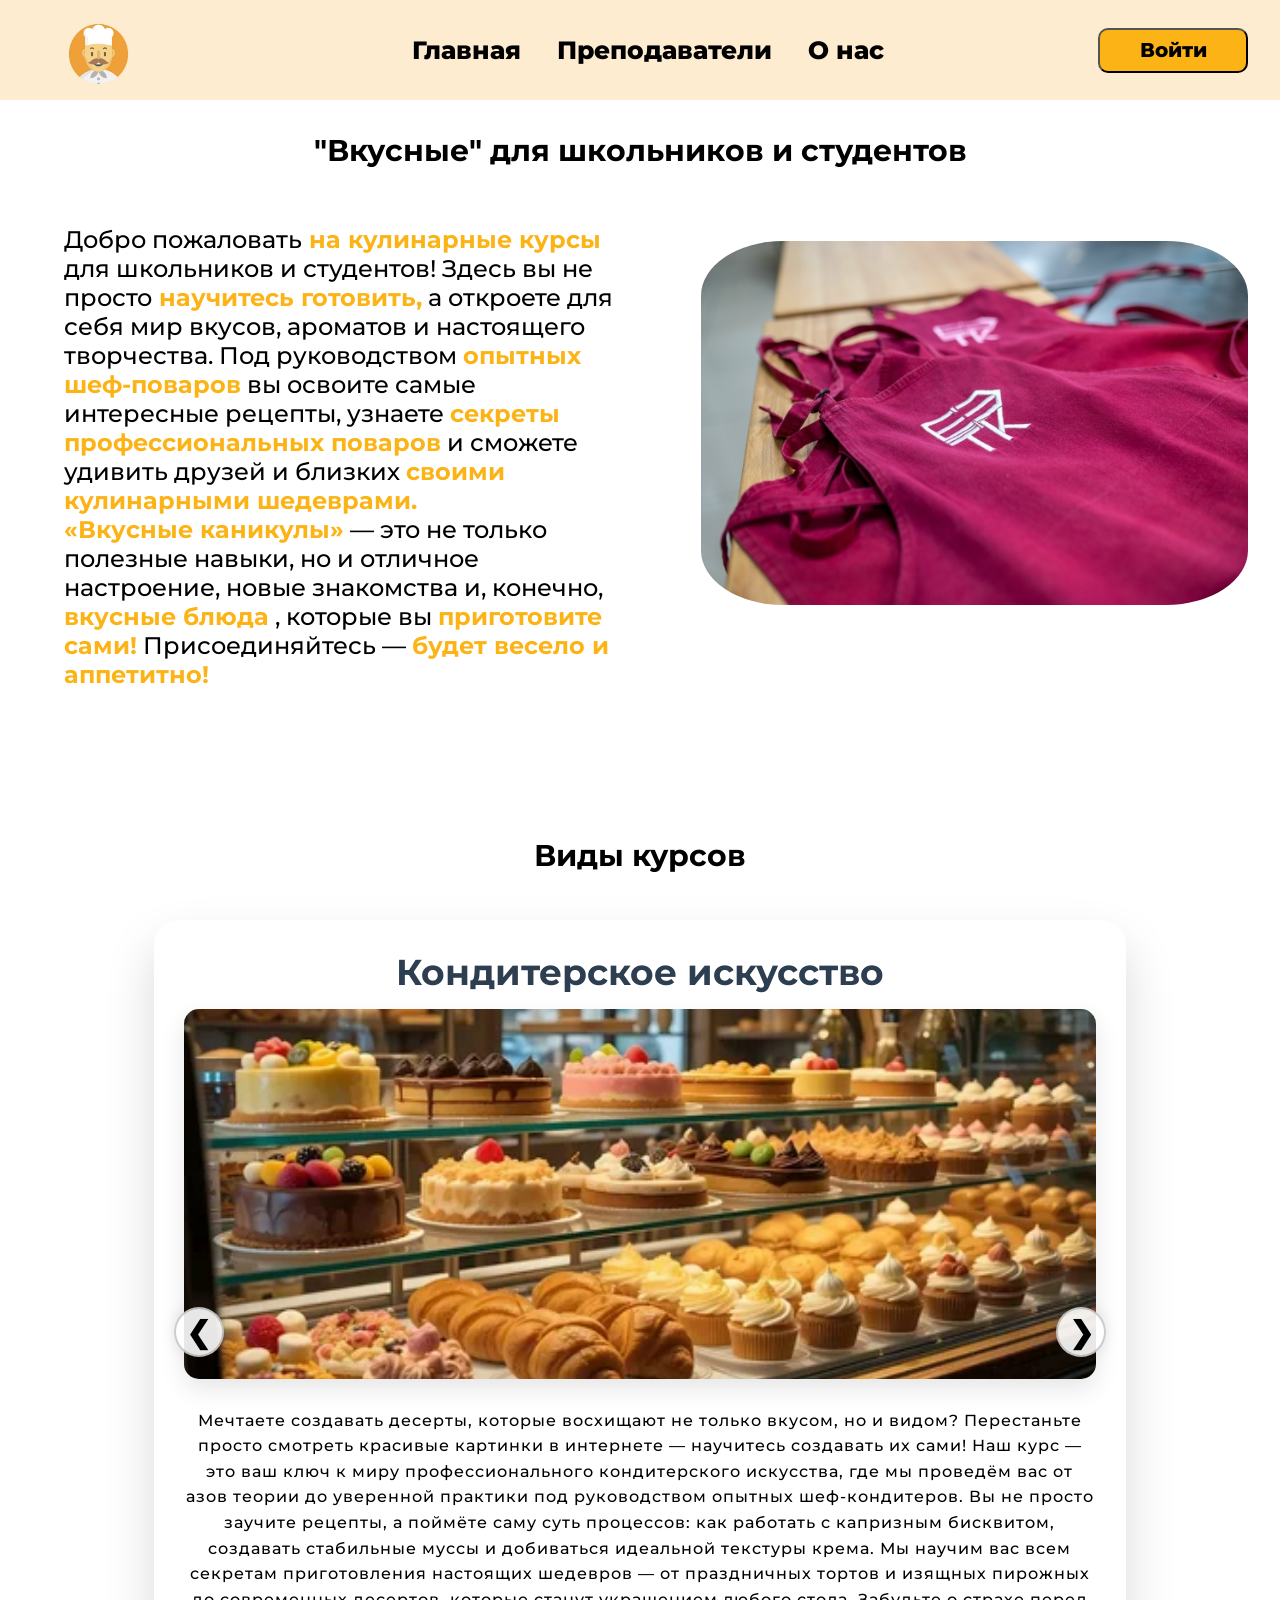
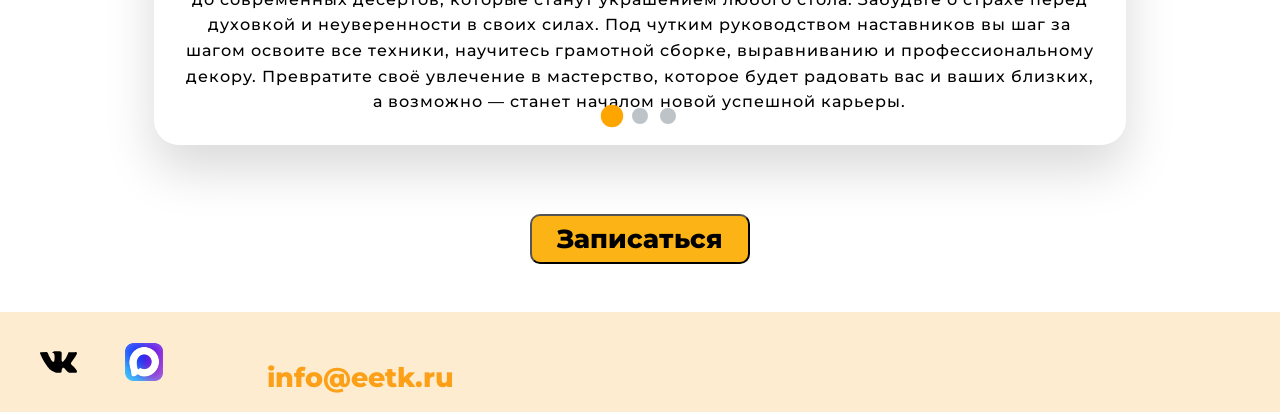
==== commit 6bb89fac: "Add new tile" ====
--- a/index.html
+++ b/index.html
@@ -43,7 +43,7 @@
     </header>
     <main>
         <section class="kurs" id="kurs">
-            <h1 class="kurs-prev">"Вкусные каникулы" для школьников и студентов</h1>
+            <h1 class="kurs-prev">"Вкусные" для школьников и студентов</h1>
             <div class="kurs-info">
                 <p class="kurs-text">Добро пожаловать<span class="orange"> на кулинарные курсы</span> для школьников и
                     студентов! Здесь вы не просто<span class="orange"> научитесь готовить,</span> а откроете для себя
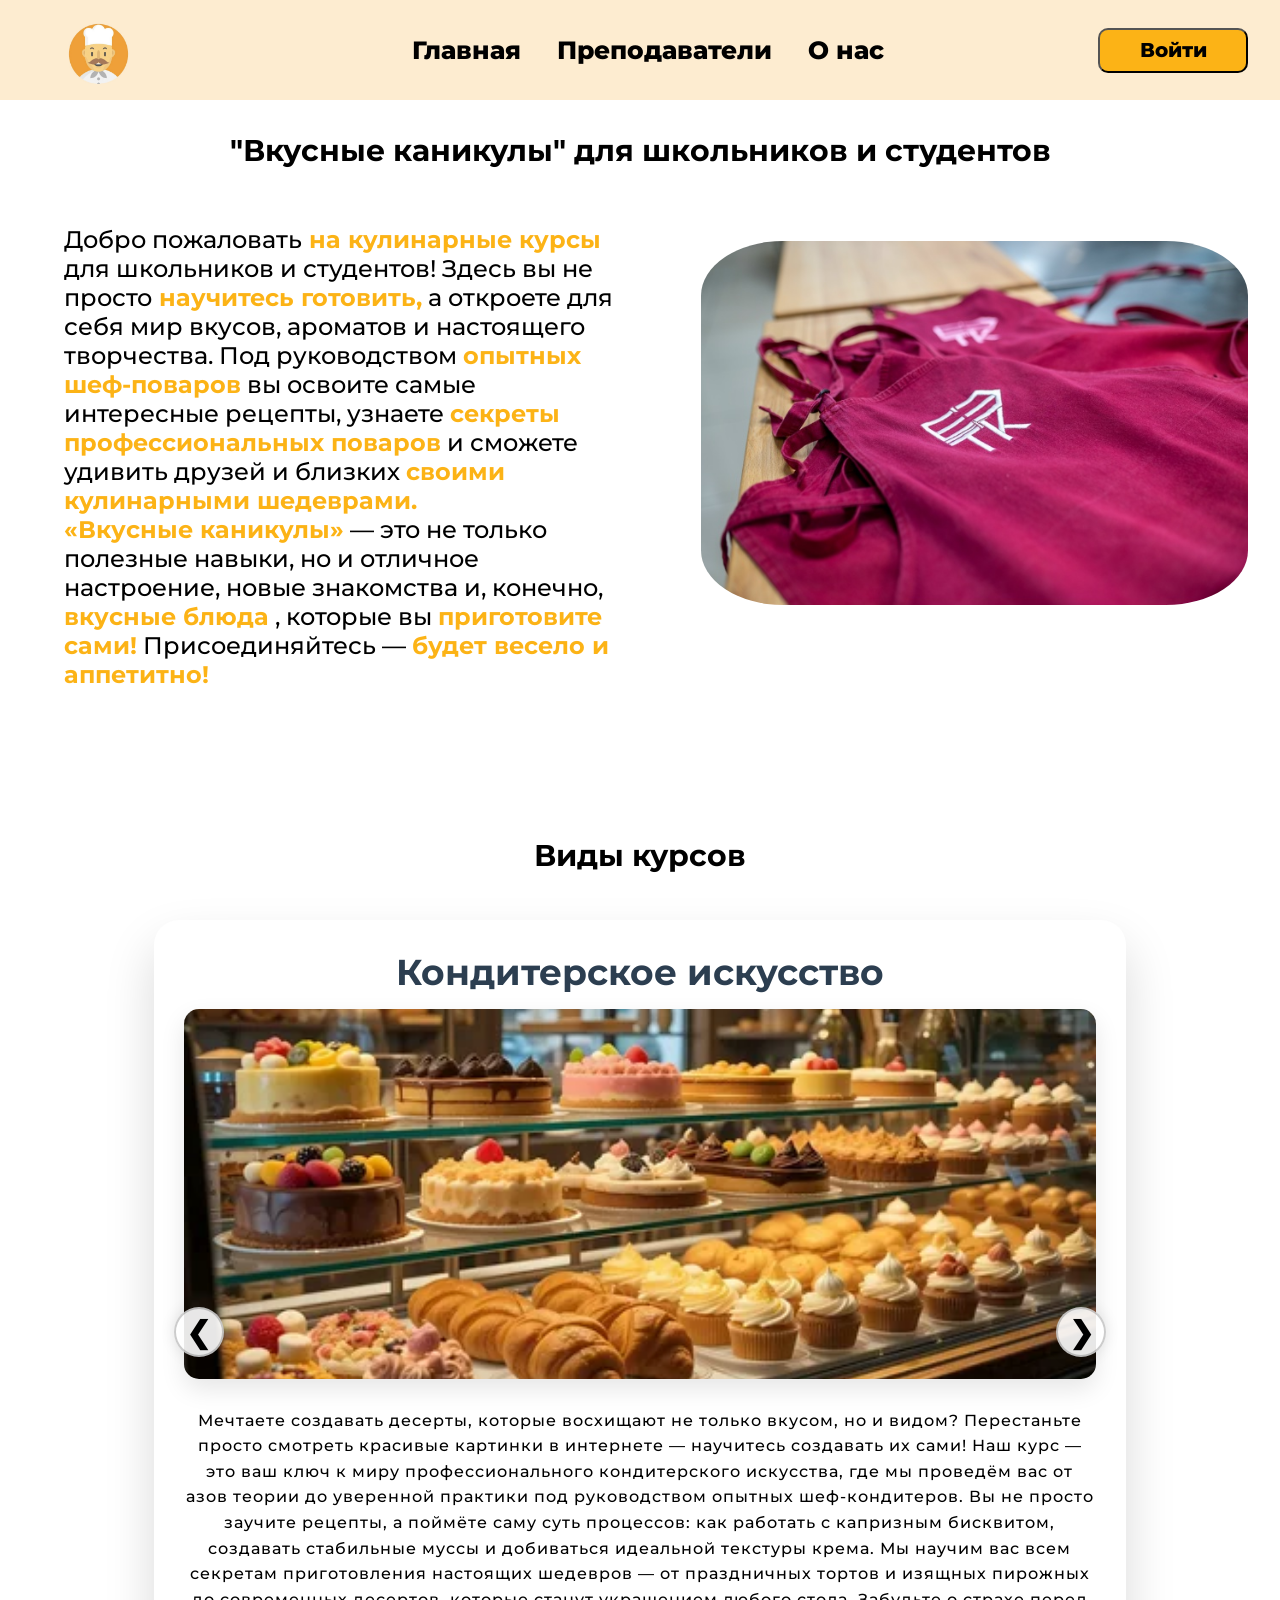
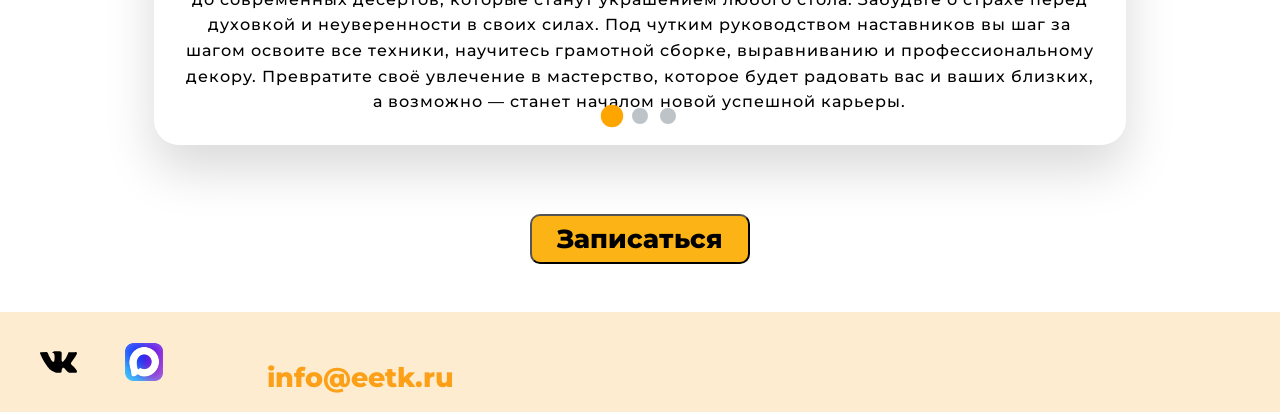
==== commit 2b1bd07b: "Initial commit" ====
--- a/index.html
+++ b/index.html
@@ -43,7 +43,7 @@
     </header>
     <main>
         <section class="kurs" id="kurs">
-            <h1 class="kurs-prev">"Вкусные" для школьников и студентов</h1>
+            <h1 class="kurs-prev">"Вкусные каникулы" для школьников и студентов</h1>
             <div class="kurs-info">
                 <p class="kurs-text">Добро пожаловать<span class="orange"> на кулинарные курсы</span> для школьников и
                     студентов! Здесь вы не просто<span class="orange"> научитесь готовить,</span> а откроете для себя
